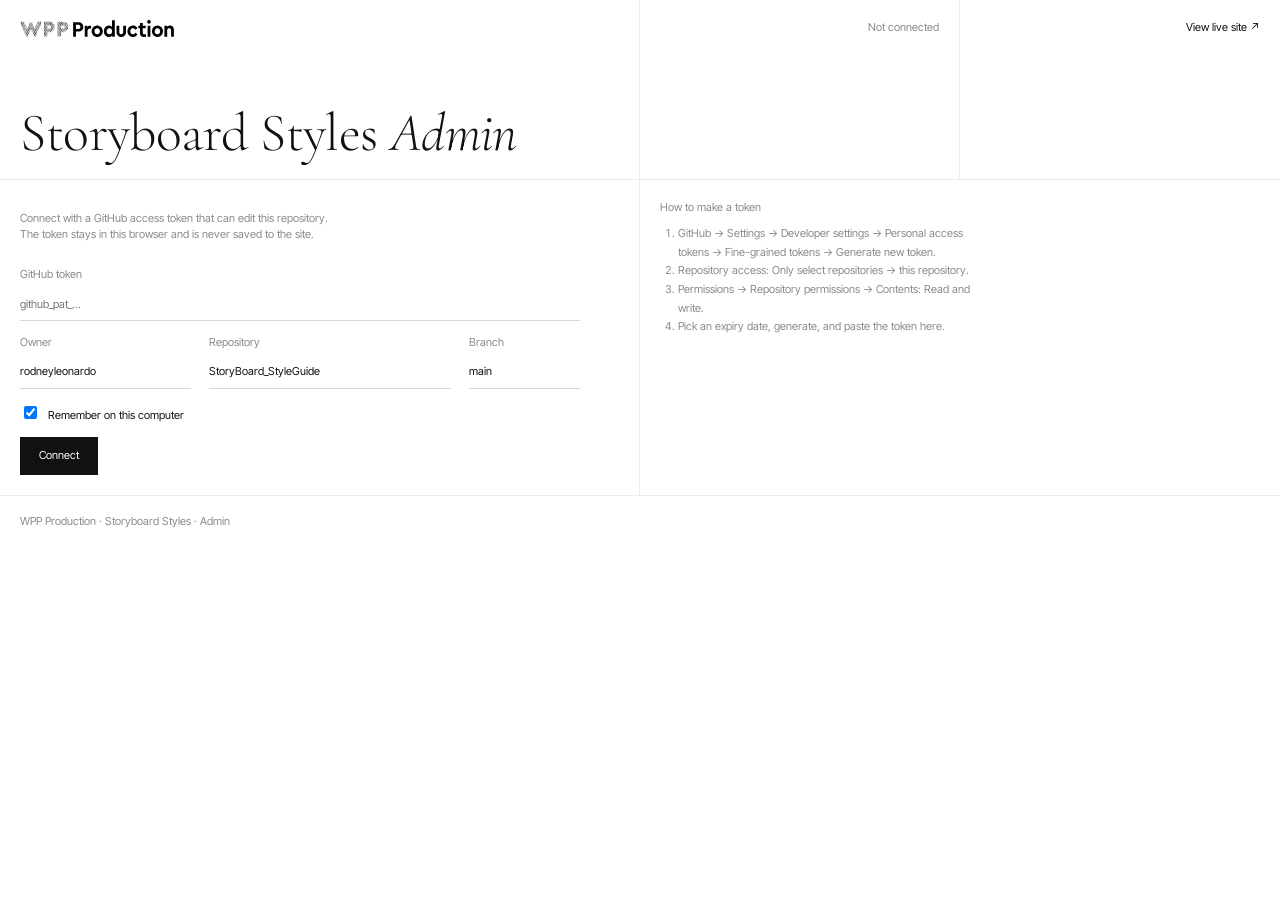
==== admin.html @ 61a8a9f8 "Add files via upload" ====
<!doctype html>
<html lang="en">
<head>
  <meta charset="utf-8">
  <meta name="viewport" content="width=device-width, initial-scale=1">
  <meta name="robots" content="noindex, nofollow">
  <title>Admin · Storyboard Styles</title>
  <link rel="icon" href="assets/favicon.svg" type="image/svg+xml">
  <link rel="preconnect" href="https://fonts.googleapis.com">
  <link rel="preconnect" href="https://fonts.gstatic.com" crossorigin>
  <link href="https://fonts.googleapis.com/css2?family=Cormorant+Garamond:ital,wght@0,300;0,400;1,300&family=Inter+Tight:wght@400;500&display=swap" rel="stylesheet">
  <style>
    /* Admin · same tokens as the public site (styles.css), kept standalone so this page never depends on site CSS changes. */
    :root {
      --sheet: #ffffff; --ink: #111111; --muted: #8a8a8a; --hair: #ececec; --soft: #f6f6f6;
      --alert: #a3341f; --ok: #2f6b3a;
      --pad: clamp(14px, 1.6vw, 40px);
      --micro: clamp(11px, .68vw, 15px);
      --serif: "Cormorant Garamond", "EB Garamond", Garamond, "Times New Roman", serif;
      --sans: "Inter Tight", "Helvetica Neue", Helvetica, Arial, sans-serif;
      --ease: cubic-bezier(.2, .7, .1, 1);
    }
    * { box-sizing: border-box; }
    body { margin: 0; background: var(--sheet); color: var(--ink); font: 400 var(--micro)/1.4 var(--sans); -webkit-font-smoothing: antialiased; }
    img { display: block; max-width: 100%; }
    button, input, textarea, select { font: inherit; color: inherit; }
    button { background: none; border: 0; padding: 0; cursor: pointer; }
    a { color: inherit; }
    :focus-visible { outline: 1px solid var(--ink); outline-offset: 3px; }
    [hidden] { display: none !important; }

    .muted { color: var(--muted); }
    .link { position: relative; text-decoration: none; }
    .link::after { content: ""; position: absolute; left: 0; right: 0; bottom: -2px; height: 1px; background: currentColor; transform: scaleX(0); transform-origin: left; transition: transform .45s var(--ease); }
    .link:hover::after, .link:focus-visible::after { transform: scaleX(1); }
    .link[disabled] { opacity: .3; pointer-events: none; }
    .danger { color: var(--alert); }

    /* Grid */
    .grid { display: grid; grid-template-columns: repeat(4, minmax(0, 1fr)); }
    .cell { padding: var(--pad); border-right: 1px solid var(--hair); border-bottom: 1px solid var(--hair); min-width: 0; display: flex; flex-direction: column; }
    .grid > .cell:last-child { border-right: 0; }
    .span2 { grid-column: span 2; }
    .split { justify-content: space-between; }

    /* Header */
    .head .cell { min-height: clamp(180px, 14vw, 300px); }
    .logo { width: clamp(150px, 12vw, 250px); }
    .title { margin: 0; font: 300 clamp(34px, 4.2vw, 96px)/.95 var(--serif); letter-spacing: -.012em; }
    .title em { font-style: italic; }
    .tr { align-items: flex-end; text-align: right; }

    /* Connect */
    .connect { max-width: 560px; display: grid; gap: 14px; }
    .field { display: grid; gap: 6px; }
    .field label { color: var(--muted); }
    .input, .textarea {
      width: 100%; border: 0; border-bottom: 1px solid #d8d8d8; border-radius: 0; background: transparent;
      padding: 8px 0; outline: none; transition: border-color .3s;
    }
    .input:focus, .textarea:focus { border-color: var(--ink); }
    .input.big { font: 300 clamp(24px, 2.2vw, 40px)/1.1 var(--serif); }
    .textarea { resize: vertical; min-height: 64px; }
    .row { display: flex; gap: 18px; flex-wrap: wrap; align-items: baseline; }
    .btn { border: 1px solid var(--ink); padding: 10px 18px; transition: background .25s, color .25s; }
    .btn:hover { background: var(--ink); color: #fff; }
    .btn.solid { background: var(--ink); color: #fff; }
    .btn.solid:hover { background: #333; }
    .btn[disabled] { opacity: .35; pointer-events: none; }

    /* Workspace */
    .work { display: grid; grid-template-columns: minmax(0, 1.25fr) minmax(0, 1fr); border-bottom: 1px solid var(--hair); }
    .list-col { border-right: 1px solid var(--hair); }
    .list-head { display: flex; justify-content: space-between; align-items: baseline; padding: 18px var(--pad); border-bottom: 1px solid var(--hair); gap: 12px; flex-wrap: wrap; }
    .list { list-style: none; margin: 0; padding: 0; }
    .item {
      display: grid; grid-template-columns: 3em clamp(90px, 9vw, 150px) minmax(0, 1fr) auto; gap: 18px; align-items: center;
      padding: 14px var(--pad); border-bottom: 1px solid var(--hair); transition: background .25s;
    }
    .item.on { background: var(--soft); }
    .item.is-hidden .thumb, .item.is-hidden .iname { opacity: .35; }
    .item.is-new .iname::after { content: "New"; margin-left: 10px; font: 400 var(--micro) var(--sans); color: var(--ok); vertical-align: middle; }
    .num { color: var(--muted); font-variant-numeric: tabular-nums; }
    .thumb { aspect-ratio: 1088 / 608; background: var(--soft); overflow: hidden; }
    .thumb img { width: 100%; height: 100%; object-fit: cover; }
    .iname { margin: 0; font: 300 clamp(18px, 1.5vw, 30px)/1.1 var(--serif); }
    .imeta { color: var(--muted); margin-top: 4px; }
    .imeta .state { color: var(--ink); }
    .item.is-hidden .imeta .state { color: var(--alert); }
    .acts { display: grid; grid-auto-flow: column; gap: 14px; align-items: center; white-space: nowrap; }
    .arrows { display: grid; gap: 2px; }
    .arrow { font: 300 16px/1 var(--serif); padding: 2px 6px; opacity: .6; }
    .arrow:hover { opacity: 1; }
    .arrow[disabled] { opacity: .15; pointer-events: none; }

    /* Editor */
    .editor { position: sticky; top: 0; align-self: start; padding: var(--pad); display: grid; gap: 22px; max-height: 100vh; overflow: auto; }
    .editor h2 { margin: 0; font: 300 clamp(26px, 2.4vw, 46px)/1 var(--serif); }
    .frames { display: grid; grid-template-columns: repeat(5, minmax(0, 1fr)); gap: 10px; }
    .drop {
      position: relative; aspect-ratio: 1088 / 608; border: 1px dashed #cfcfcf; background: var(--soft);
      display: flex; align-items: center; justify-content: center; text-align: center; cursor: pointer; overflow: hidden;
      transition: border-color .25s, background .25s;
    }
    .drop:hover, .drop.drag { border-color: var(--ink); background: #efefef; }
    .drop img { position: absolute; inset: 0; width: 100%; height: 100%; object-fit: cover; }
    .drop .plus { font: 300 22px/1 var(--serif); color: var(--muted); }
    .drop.filled { border-style: solid; border-color: var(--hair); }
    .drop.changed::after { content: ""; position: absolute; top: 6px; right: 6px; width: 7px; height: 7px; border-radius: 50%; background: var(--ok); }
    .flabel { display: flex; justify-content: space-between; margin-top: 6px; color: var(--muted); }
    .hint { color: var(--muted); max-width: 52ch; }
    .err { color: var(--alert); }

    .confirm { border: 1px solid var(--alert); padding: 14px; display: grid; gap: 10px; }

    /* Publish bar */
    .bar {
      position: sticky; bottom: 0; z-index: 5; background: rgba(255,255,255,.96); backdrop-filter: blur(6px);
      border-top: 1px solid var(--ink); padding: 14px var(--pad) calc(14px + env(safe-area-inset-bottom, 0px));
      display: flex; justify-content: space-between; align-items: center; gap: 16px; flex-wrap: wrap;
    }
    .changes { display: flex; gap: 6px 18px; flex-wrap: wrap; }
    .changes span::before { content: "· "; color: var(--muted); }
    .status { min-height: 1.4em; }
    .status.ok { color: var(--ok); }
    .status.bad { color: var(--alert); }
    .foot { display: flex; justify-content: space-between; padding: 18px var(--pad) 40px; color: var(--muted); gap: 12px; flex-wrap: wrap; }

    @media (max-width: 1000px) {
      .work { grid-template-columns: 1fr; }
      .list-col { border-right: 0; }
      .editor { position: static; max-height: none; border-top: 1px solid var(--ink); }
    }
    @media (max-width: 680px) {
      .grid { grid-template-columns: 1fr 1fr; }
      .head .cell { min-height: 120px; }
      .head .hide-m { display: none; }
      .head .cell { grid-column: 1 / -1; border-right: 0; }
      .head .tr { min-height: 0; flex-direction: row; align-items: baseline; padding-top: 12px; padding-bottom: 12px; }
      .item .arrows { grid-auto-flow: column; }
      .item { grid-template-columns: 90px minmax(0, 1fr); grid-template-areas: "t n" "t a"; gap: 6px 12px; }
      .item .num { display: none; }
      .item .thumb { grid-area: t; }
      .item .main { grid-area: n; }
      .item .acts { grid-area: a; justify-content: start; gap: 12px; }
      .frames { grid-template-columns: repeat(2, minmax(0, 1fr)); }
    }
    @media (prefers-reduced-motion: reduce) { * { transition: none !important; } }
  </style>
</head>
<body>

  <header class="grid head">
    <div class="cell split span2">
      <img class="logo" src="assets/wpp-production-logo.svg" alt="WPP Production">
      <h1 class="title">Storyboard Styles <em>Admin</em></h1>
    </div>
    <div class="cell tr hide-m"><span class="muted" id="repo-label">Not connected</span></div>
    <div class="cell split tr">
      <a class="link" href="./" target="_blank" rel="noopener">View live site ↗</a>
      <span class="muted" id="count-label"></span>
    </div>
  </header>

  <!-- Step 1: connect -->
  <section id="connect-view" class="grid">
    <div class="cell span2">
      <form class="connect" id="connect-form" autocomplete="off">
        <p class="hint">Connect with a GitHub access token that can edit this repository. The token stays in this browser and is never saved to the site.</p>
        <div class="field">
          <label for="f-token">GitHub token</label>
          <input class="input" id="f-token" type="password" placeholder="github_pat_…" required>
        </div>
        <div class="row">
          <div class="field" style="flex:1 1 160px"><label for="f-owner">Owner</label><input class="input" id="f-owner" value="rodneyleonardo" required></div>
          <div class="field" style="flex:2 1 220px"><label for="f-repo">Repository</label><input class="input" id="f-repo" value="StoryBoard_StyleGuide" required></div>
          <div class="field" style="flex:1 1 100px"><label for="f-branch">Branch</label><input class="input" id="f-branch" value="main" required></div>
        </div>
        <label class="row" style="gap:8px"><input type="checkbox" id="f-remember" checked> <span>Remember on this computer</span></label>
        <div class="row"><button class="btn solid" type="submit" id="connect-btn">Connect</button><span class="status" id="connect-status"></span></div>
      </form>
    </div>
    <div class="cell span2">
      <p class="muted" style="margin:0 0 8px">How to make a token</p>
      <ol class="hint" style="margin:0;padding-left:18px;line-height:1.7">
        <li>GitHub → Settings → Developer settings → Personal access tokens → Fine-grained tokens → Generate new token.</li>
        <li>Repository access: Only select repositories → this repository.</li>
        <li>Permissions → Repository permissions → Contents: Read and write.</li>
        <li>Pick an expiry date, generate, and paste the token here.</li>
      </ol>
    </div>
  </section>

  <!-- Step 2: manage -->
  <section id="work-view" hidden>
    <div class="work">
      <div class="list-col">
        <div class="list-head">
          <span class="muted">Reorder with the arrows. Hidden styles stay in the library but don't appear on the site.</span>
          <button class="link" type="button" id="add-btn">+ Add a new style</button>
        </div>
        <ol class="list" id="list"></ol>
      </div>
      <aside class="editor" id="editor" aria-live="polite"></aside>
    </div>

    <div class="bar">
      <div>
        <div class="changes" id="changes"><span class="muted" style="all:unset;color:var(--muted)">No changes yet.</span></div>
        <div class="status" id="pub-status"></div>
      </div>
      <div class="row">
        <button class="link" type="button" id="discard-btn" disabled>Discard changes</button>
        <button class="btn solid" type="button" id="publish-btn" disabled>Publish to site</button>
      </div>
    </div>
  </section>

  <footer class="foot">
    <span>WPP Production · Storyboard Styles · Admin</span>
    <button class="link" type="button" id="signout-btn" hidden>Disconnect</button>
  </footer>

<script>
(function () {
  "use strict";

  /* ---------- config ---------- */
  var W = 1088, H = 608, QUALITY = 0.86;
  var API = "https://api.github.com";
  var LS = "wpp-styles-admin";
  var DEFAULT_SCENES = { car: "Street", kid: "Breakfast", keeper: "Goalkeeper", elephants: "Elephants", lake: "Lake" };

  var cfg = null;              // { token, owner, repo, branch }
  var base = null;             // { styles, scenes, extras, dataSha, headSha }
  var styles = [];             // working copy
  var pendingImgs = {};        // path -> { b64, url }
  var deletedSlugs = [];       // slugs whose image folders should be removed
  var selected = null;         // slug in editor, "__new" for new
  var draft = null;            // editor working object for new style
  var canWebp = null;

  var $ = function (s) { return document.querySelector(s); };
  function esc(t) { return String(t == null ? "" : t).replace(/[&<>"]/g, function (c) { return { "&": "&amp;", "<": "&lt;", ">": "&gt;", '"': "&quot;" }[c]; }); }
  function pad(n) { return (n < 10 ? "0" : "") + n; }
  function slugify(s) { return String(s).toLowerCase().normalize("NFKD").replace(/[̀-ͯ]/g, "").replace(/[^a-z0-9]+/g, "-").replace(/^-+|-+$/g, ""); }
  function scenes() { return (base && base.scenes) || DEFAULT_SCENES; }
  function sceneKeys() { return Object.keys(scenes()); }
  function imgPath(slug, key) { return "images/" + slug + "/" + key + "-1.webp"; }
  function store(get, val) {
    try { if (get) return JSON.parse(localStorage.getItem(LS) || "null"); if (val) localStorage.setItem(LS, JSON.stringify(val)); else localStorage.removeItem(LS); } catch (e) { return null; }
  }

  /* ---------- GitHub API ---------- */
  function gh(path, opts) {
    opts = opts || {};
    return fetch(API + path, {
      method: opts.method || "GET",
      headers: { "Authorization": "Bearer " + cfg.token, "Accept": "application/vnd.github+json", "X-GitHub-Api-Version": "2022-11-28", "Content-Type": "application/json" },
      body: opts.body ? JSON.stringify(opts.body) : undefined,
      cache: "no-store"
    }).then(function (r) {
      if (r.status === 404 && opts.allow404) return null;
      if (!r.ok) return r.json().catch(function () { return {}; }).then(function (j) {
        var msg = j.message || ("GitHub error " + r.status);
        if (r.status === 401) msg = "GitHub didn't accept the token. Check that it's pasted fully and hasn't expired.";
        if (r.status === 403 || r.status === 404) msg = "The token can't reach " + cfg.owner + "/" + cfg.repo + ". Make sure it has Contents: Read and write on this repository.";
        throw new Error(msg);
      });
      return r.status === 204 ? null : r.json();
    });
  }
  var repoPath = function () { return "/repos/" + encodeURIComponent(cfg.owner) + "/" + encodeURIComponent(cfg.repo); };
  function b64ToText(b64) { var bin = atob(b64.replace(/\n/g, "")); var bytes = new Uint8Array(bin.length); for (var i = 0; i < bin.length; i++) bytes[i] = bin.charCodeAt(i); return new TextDecoder().decode(bytes); }

  function parseData(text) {
    var w = {};
    new Function("window", text)(w);
    if (!Array.isArray(w.STYLES)) throw new Error("data.js doesn't contain a style list.");
    var extras = {};
    Object.keys(w).forEach(function (k) { if (k !== "STYLES" && k !== "SCENES") extras[k] = w[k]; });
    return { styles: w.STYLES, scenes: w.SCENES || DEFAULT_SCENES, extras: extras };
  }

  function serialize(list) {
    var clean = list.map(function (s) {
      var o = { slug: s.slug, name: s.name, family: s.family, frames: sceneKeys().length, description: s.description };
      if (s.hidden) o.hidden = true;
      return o;
    });
    var out = "/*\n  Storyboard Styles: content.\n  Managed from admin.html. Each style has one frame per scene, stored in images/<slug>/<scene>-1.webp.\n  A style with hidden: true stays in the library but is not shown on the site.\n*/\n";
    out += "window.STYLES = " + JSON.stringify(clean, null, 2) + ";\n\n";
    out += "window.SCENES = " + JSON.stringify(scenes(), null, 2) + ";\n";
    Object.keys(base.extras).forEach(function (k) { out += "window." + k + " = " + JSON.stringify(base.extras[k]) + ";\n"; });
    return out;
  }

  function load() {
    var refP = gh(repoPath() + "/git/ref/heads/" + encodeURIComponent(cfg.branch));
    var dataP = gh(repoPath() + "/contents/data.js?ref=" + encodeURIComponent(cfg.branch));
    return Promise.all([refP, dataP]).then(function (res) {
      var parsed = parseData(b64ToText(res[1].content));
      base = { styles: parsed.styles, scenes: parsed.scenes, extras: parsed.extras, dataSha: res[1].sha, headSha: res[0].object.sha };
      styles = JSON.parse(JSON.stringify(parsed.styles));
      pendingImgs = {}; deletedSlugs = []; selected = null; draft = null;
    });
  }

  /* ---------- image conversion ---------- */
  function detectWebp() {
    if (canWebp !== null) return canWebp;
    var c = document.createElement("canvas"); c.width = c.height = 2;
    canWebp = c.toDataURL("image/webp").indexOf("data:image/webp") === 0;
    return canWebp;
  }
  function convert(file) {
    return new Promise(function (resolve, reject) {
      if (!file || !/^image\//.test(file.type)) return reject(new Error("That file isn't an image."));
      if (!detectWebp()) return reject(new Error("This browser can't create WebP images. Please use Chrome for adding frames."));
      var url = URL.createObjectURL(file), im = new Image();
      im.onload = function () {
        var c = document.createElement("canvas"); c.width = W; c.height = H;
        var g = c.getContext("2d"), s = Math.max(W / im.naturalWidth, H / im.naturalHeight);
        var dw = im.naturalWidth * s, dh = im.naturalHeight * s;
        g.drawImage(im, (W - dw) / 2, (H - dh) / 2, dw, dh);
        URL.revokeObjectURL(url);
        var data = c.toDataURL("image/webp", QUALITY);
        resolve({ b64: data.split(",")[1], url: data, ratioOff: Math.abs(im.naturalWidth / im.naturalHeight - W / H) > 0.02 });
      };
      im.onerror = function () { URL.revokeObjectURL(url); reject(new Error("Couldn't read that image.")); };
      im.src = url;
    });
  }

  /* ---------- change tracking ---------- */
  function diff() {
    var out = [], baseBy = {}, curBy = {};
    base.styles.forEach(function (s) { baseBy[s.slug] = s; });
    styles.forEach(function (s) { curBy[s.slug] = s; });
    styles.forEach(function (s) {
      var b = baseBy[s.slug];
      if (!b) { out.push("Add " + s.name); return; }
      if (!!b.hidden !== !!s.hidden) out.push((s.hidden ? "Hide " : "Show ") + s.name);
      if (b.name !== s.name || b.family !== s.family || b.description !== s.description) out.push("Edit " + s.name);
      var changed = sceneKeys().filter(function (k) { return pendingImgs[imgPath(s.slug, k)]; }).length;
      if (changed) out.push("Replace " + changed + " frame" + (changed > 1 ? "s" : "") + " in " + s.name);
    });
    base.styles.forEach(function (s) { if (!curBy[s.slug]) out.push("Delete " + s.name); });
    var bOrder = base.styles.map(function (s) { return s.slug; }).filter(function (x) { return curBy[x]; }).join();
    var cOrder = styles.map(function (s) { return s.slug; }).filter(function (x) { return baseBy[x]; }).join();
    if (bOrder !== cOrder) out.push("Reorder list");
    return out;
  }

  /* ---------- render ---------- */
  function thumbSrc(s) { var p = imgPath(s.slug, sceneKeys()[0]); return pendingImgs[p] ? pendingImgs[p].url : p + "?v=" + base.headSha.slice(0, 7); }
  function isNew(s) { return !base.styles.some(function (b) { return b.slug === s.slug; }); }

  function renderList() {
    var live = styles.filter(function (s) { return !s.hidden; }).length;
    $("#count-label").textContent = live + " live · " + (styles.length - live) + " hidden";
    $("#list").innerHTML = styles.map(function (s, i) {
      return '<li class="item' + (s.hidden ? " is-hidden" : "") + (isNew(s) ? " is-new" : "") + (selected === s.slug ? " on" : "") + '" data-slug="' + esc(s.slug) + '">' +
        '<span class="num">' + pad(i + 1) + '</span>' +
        '<div class="thumb"><img src="' + esc(thumbSrc(s)) + '" alt="" loading="lazy"></div>' +
        '<div class="main"><p class="iname">' + esc(s.name) + '</p><div class="imeta">' + esc(s.family) + ' · <span class="state">' + (s.hidden ? "Hidden" : "Live") + '</span></div></div>' +
        '<div class="acts">' +
          '<span class="arrows"><button class="arrow" data-act="up" aria-label="Move up"' + (i === 0 ? " disabled" : "") + '>↑</button><button class="arrow" data-act="down" aria-label="Move down"' + (i === styles.length - 1 ? " disabled" : "") + '>↓</button></span>' +
          '<button class="link" data-act="edit">Edit</button>' +
          '<button class="link" data-act="toggle">' + (s.hidden ? "Show" : "Hide") + '</button>' +
        '</div></li>';
    }).join("");
    var d = diff();
    $("#changes").innerHTML = d.length ? d.map(function (x) { return "<span>" + esc(x) + "</span>"; }).join("") : '<span class="muted" style="all:unset;color:var(--muted)">No changes yet.</span>';
    $("#publish-btn").disabled = !d.length;
    $("#discard-btn").disabled = !d.length;
  }

  function frameGrid(slug, existing) {
    return '<div class="frames">' + sceneKeys().map(function (k, n) {
      var p = slug ? imgPath(slug, k) : null, pend = p && pendingImgs[p], dk = draft && draft.imgs && draft.imgs[k];
      var src = pend ? pend.url : dk ? dk.url : (existing && p ? p + "?v=" + base.headSha.slice(0, 7) : "");
      return '<div><label class="drop' + (src ? " filled" : "") + (pend || dk ? " changed" : "") + '" data-key="' + k + '" tabindex="0">' +
        (src ? '<img src="' + esc(src) + '" alt="">' : '<span class="plus">+</span>') +
        '<input type="file" accept="image/*" hidden></label>' +
        '<div class="flabel"><span>' + esc(scenes()[k]) + '</span><span>' + pad(n + 1) + '</span></div></div>';
    }).join("") + '</div>';
  }

  function families() {
    var f = {}; styles.forEach(function (s) { if (s.family) f[s.family] = 1; });
    return '<datalist id="fams">' + Object.keys(f).map(function (x) { return '<option value="' + esc(x) + '">'; }).join("") + '</datalist>';
  }

  function renderEditor() {
    var ed = $("#editor");
    if (!selected) {
      ed.innerHTML = '<p class="muted" style="margin:0">Select Edit on a style, or add a new one.</p>' +
        '<p class="hint">Changes are staged here until you press Publish to site. Publishing makes one commit to GitHub, and the live site updates in about a minute.</p>';
      return;
    }
    if (selected === "__new") {
      ed.innerHTML = '<h2>New style</h2>' +
        '<div class="field"><label for="e-name">Name</label><input class="input big" id="e-name" value="' + esc(draft.name) + '" placeholder="Style name"></div>' +
        '<div class="field"><label for="e-family">Family</label><input class="input" id="e-family" list="fams" value="' + esc(draft.family) + '" placeholder="Photoreal, Illustrated, Greyscale…">' + families() + '</div>' +
        '<div class="field"><label for="e-desc">Description</label><textarea class="textarea" id="e-desc" rows="3" placeholder="One or two short sentences.">' + esc(draft.description) + '</textarea></div>' +
        '<div class="field"><label>Frames, one per scene. Click or drop an image on each.</label>' + frameGrid(null, false) + '</div>' +
        '<p class="hint">Images are resized to 1088 × 608 and saved as WebP. The first frame is the thumbnail on the home page.</p>' +
        '<p class="err" id="e-err"></p>' +
        '<div class="row"><button class="btn solid" type="button" id="e-save">Add to list</button><button class="link" type="button" id="e-cancel">Cancel</button></div>';
      wireEditor(true);
      return;
    }
    var s = styles.filter(function (x) { return x.slug === selected; })[0];
    if (!s) { selected = null; return renderEditor(); }
    ed.innerHTML = '<span class="muted">' + esc(s.slug) + '</span>' +
      '<div class="field"><label for="e-name">Name</label><input class="input big" id="e-name" value="' + esc(s.name) + '"></div>' +
      '<div class="field"><label for="e-family">Family</label><input class="input" id="e-family" list="fams" value="' + esc(s.family) + '">' + families() + '</div>' +
      '<div class="field"><label for="e-desc">Description</label><textarea class="textarea" id="e-desc" rows="3">' + esc(s.description) + '</textarea></div>' +
      '<div class="field"><label>Frames. Drop an image on any frame to replace it.</label>' + frameGrid(s.slug, !isNew(s)) + '</div>' +
      '<p class="err" id="e-err"></p>' +
      '<div class="row"><button class="btn solid" type="button" id="e-save">Apply</button><button class="link" type="button" id="e-cancel">Close</button>' +
      '<span style="flex:1"></span><button class="link danger" type="button" id="e-delete">Delete style</button></div>' +
      '<div id="e-confirm"></div>';
    wireEditor(false, s);
  }

  function wireEditor(isNewStyle, s) {
    document.querySelectorAll("#editor .drop").forEach(function (dz) {
      var input = dz.querySelector("input"), key = dz.dataset.key;
      function take(file) {
        $("#e-err").className = "hint"; $("#e-err").textContent = "Converting " + scenes()[key] + "…";
        convert(file).then(function (res) {
          var er = $("#e-err"); er.className = "hint"; er.textContent = res.ratioOff ? scenes()[key] + " wasn't 16:9, so it was centre-cropped to fit." : "";
          if (isNewStyle) { draft.imgs[key] = res; }
          else { pendingImgs[imgPath(s.slug, key)] = res; renderList(); }
          var old = dz.querySelector("img, .plus"); if (old) old.remove();
          var im = document.createElement("img"); im.src = res.url; im.alt = ""; dz.insertBefore(im, input);
          dz.classList.add("filled", "changed");
        }).catch(function (e) { $("#e-err").className = "err"; $("#e-err").textContent = e.message; });
      }
      input.addEventListener("change", function () { if (input.files[0]) take(input.files[0]); });
      dz.addEventListener("keydown", function (e) { if (e.key === "Enter" || e.key === " ") { e.preventDefault(); input.click(); } });
      dz.addEventListener("dragover", function (e) { e.preventDefault(); dz.classList.add("drag"); });
      dz.addEventListener("dragleave", function () { dz.classList.remove("drag"); });
      dz.addEventListener("drop", function (e) { e.preventDefault(); dz.classList.remove("drag"); if (e.dataTransfer.files[0]) take(e.dataTransfer.files[0]); });
    });
    $("#e-cancel").addEventListener("click", function () { selected = null; draft = null; renderList(); renderEditor(); });
    $("#e-save").addEventListener("click", function () {
      var name = $("#e-name").value.trim(), fam = $("#e-family").value.trim(), desc = $("#e-desc").value.trim(), err = $("#e-err"); err.className = "err";
      if (!name) { err.textContent = "Give the style a name."; return; }
      if (!fam) { err.textContent = "Add a family, for example Illustrated."; return; }
      if (isNewStyle) {
        var missing = sceneKeys().filter(function (k) { return !draft.imgs[k]; });
        if (missing.length) { err.textContent = "Add the missing frame" + (missing.length > 1 ? "s" : "") + ": " + missing.map(function (k) { return scenes()[k]; }).join(", ") + "."; return; }
        var slug = slugify(name), n = 2;
        while (styles.some(function (x) { return x.slug === slug; }) || base.styles.some(function (x) { return x.slug === slug; })) slug = slugify(name) + "-" + n++;
        sceneKeys().forEach(function (k) { pendingImgs[imgPath(slug, k)] = draft.imgs[k]; });
        deletedSlugs = deletedSlugs.filter(function (x) { return x !== slug; });
        styles.push({ slug: slug, name: name, family: fam, frames: sceneKeys().length, description: desc });
        selected = null; draft = null;
      } else {
        s.name = name; s.family = fam; s.description = desc; selected = null;
      }
      renderList(); renderEditor();
      $("#pub-status").className = "status"; $("#pub-status").textContent = "Staged. Press Publish to site when you're ready.";
    });
    var del = $("#e-delete");
    if (del) del.addEventListener("click", function () {
      $("#e-confirm").innerHTML = '<div class="confirm"><span class="danger">Delete ' + esc(s.name) + ' and its ' + sceneKeys().length + ' images from the repository? To keep it but take it off the site, use Hide instead.</span>' +
        '<div class="row"><button class="btn" type="button" id="c-yes" style="border-color:var(--alert);color:var(--alert)">Delete style</button><button class="link" type="button" id="c-no">Keep it</button></div></div>';
      $("#c-no").addEventListener("click", function () { $("#e-confirm").innerHTML = ""; });
      $("#c-yes").addEventListener("click", function () {
        styles = styles.filter(function (x) { return x.slug !== s.slug; });
        Object.keys(pendingImgs).forEach(function (p) { if (p.indexOf("images/" + s.slug + "/") === 0) delete pendingImgs[p]; });
        if (!isNew(s)) deletedSlugs.push(s.slug);
        selected = null; renderList(); renderEditor();
      });
    });
  }

  /* ---------- list actions ---------- */
  $("#list").addEventListener("click", function (e) {
    var b = e.target.closest("button"); if (!b) return;
    var li = b.closest(".item"), slug = li.dataset.slug, i = styles.findIndex(function (s) { return s.slug === slug; });
    var act = b.dataset.act;
    if (act === "up" && i > 0) { styles.splice(i - 1, 0, styles.splice(i, 1)[0]); }
    if (act === "down" && i < styles.length - 1) { styles.splice(i + 1, 0, styles.splice(i, 1)[0]); }
    if (act === "toggle") styles[i].hidden = !styles[i].hidden;
    if (act === "edit") { selected = slug; draft = null; renderEditor(); }
    renderList();
    if (act === "up" || act === "down") { var btn = document.querySelector('.item[data-slug="' + slug + '"] [data-act="' + act + '"]'); if (btn && !btn.disabled) btn.focus(); }
  });
  $("#add-btn").addEventListener("click", function () {
    selected = "__new"; draft = { name: "", family: "", description: "", imgs: {} };
    renderList(); renderEditor(); $("#e-name").focus();
  });
  $("#discard-btn").addEventListener("click", function () {
    styles = JSON.parse(JSON.stringify(base.styles)); pendingImgs = {}; deletedSlugs = []; selected = null; draft = null;
    renderList(); renderEditor(); $("#pub-status").className = "status"; $("#pub-status").textContent = "Changes discarded.";
  });

  /* ---------- publish: one atomic commit ---------- */
  $("#publish-btn").addEventListener("click", function () {
    var btn = this, st = $("#pub-status"), summary = diff();
    if (!summary.length) return;
    if (!styles.some(function (s) { return !s.hidden; })) { st.className = "status bad"; st.textContent = "At least one style needs to stay live."; return; }
    btn.disabled = true; st.className = "status"; st.textContent = "Checking for changes made elsewhere…";
    var rp = repoPath(), headSha, treeSha;
    gh(rp + "/contents/data.js?ref=" + encodeURIComponent(cfg.branch)).then(function (cur) {
      if (cur.sha !== base.dataSha) throw new Error("The library changed on GitHub since you opened this page. Copy any text you need, reload the page and redo your changes.");
      return gh(rp + "/git/ref/heads/" + encodeURIComponent(cfg.branch));
    }).then(function (ref) {
      headSha = ref.object.sha;
      return gh(rp + "/git/commits/" + headSha);
    }).then(function (commit) {
      treeSha = commit.tree.sha;
      return Promise.all(deletedSlugs.map(function (slug) {
        return gh(rp + "/contents/images/" + encodeURIComponent(slug) + "?ref=" + encodeURIComponent(cfg.branch), { allow404: true })
          .then(function (items) { return (items || []).filter(function (f) { return f.type === "file"; }).map(function (f) { return f.path; }); });
      }));
    }).then(function (delLists) {
      var dels = [].concat.apply([], delLists), paths = Object.keys(pendingImgs), done = 0;
      st.textContent = "Uploading " + paths.length + " image" + (paths.length === 1 ? "" : "s") + "…";
      var seq = Promise.resolve(), entries = [];
      paths.forEach(function (p) {
        seq = seq.then(function () {
          return gh(rp + "/git/blobs", { method: "POST", body: { content: pendingImgs[p].b64, encoding: "base64" } }).then(function (b) {
            entries.push({ path: p, mode: "100644", type: "blob", sha: b.sha });
            done++; st.textContent = "Uploading images… " + done + " / " + paths.length;
          });
        });
      });
      return seq.then(function () {
        entries.push({ path: "data.js", mode: "100644", type: "blob", content: serialize(styles) });
        dels.forEach(function (p) { entries.push({ path: p, mode: "100644", type: "blob", sha: null }); });
        st.textContent = "Saving…";
        return gh(rp + "/git/trees", { method: "POST", body: { base_tree: treeSha, tree: entries } });
      });
    }).then(function (tree) {
      var msg = "Admin: " + summary.join(", ");
      if (msg.length > 200) msg = msg.slice(0, 197) + "…";
      return gh(rp + "/git/commits", { method: "POST", body: { message: msg, tree: tree.sha, parents: [headSha] } });
    }).then(function (c) {
      return gh(rp + "/git/refs/heads/" + encodeURIComponent(cfg.branch), { method: "PATCH", body: { sha: c.sha } });
    }).then(function () {
      return load();
    }).then(function () {
      renderList(); renderEditor();
      st.className = "status ok"; st.textContent = "Published. The live site updates in about a minute. Refresh it with Cmd + Shift + R.";
    }).catch(function (e) {
      st.className = "status bad"; st.textContent = e.message; btn.disabled = false;
    });
  });

  window.addEventListener("beforeunload", function (e) { if (base && diff().length) { e.preventDefault(); e.returnValue = ""; } });

  /* ---------- connect ---------- */
  function showWork() {
    $("#connect-view").hidden = true; $("#work-view").hidden = false; $("#signout-btn").hidden = false;
    $("#repo-label").textContent = cfg.owner + " / " + cfg.repo + " · " + cfg.branch;
    renderList(); renderEditor();
  }
  function connect(c, remember) {
    cfg = c; $("#connect-status").className = "status"; $("#connect-status").textContent = "Connecting…"; $("#connect-btn").disabled = true;
    return load().then(function () {
      if (remember) store(false, cfg); showWork();
    }).catch(function (e) {
      $("#connect-status").className = "status bad"; $("#connect-status").textContent = e.message; $("#connect-btn").disabled = false;
      $("#connect-view").hidden = false; $("#work-view").hidden = true;
    });
  }
  $("#connect-form").addEventListener("submit", function (e) {
    e.preventDefault();
    connect({ token: $("#f-token").value.trim(), owner: $("#f-owner").value.trim(), repo: $("#f-repo").value.trim(), branch: $("#f-branch").value.trim() || "main" }, $("#f-remember").checked);
  });
  $("#signout-btn").addEventListener("click", function () {
    if (base && diff().length && !window.__forceSignout) { $("#pub-status").className = "status bad"; $("#pub-status").textContent = "Publish or discard your changes before disconnecting."; return; }
    store(false, null); location.reload();
  });

  var saved = store(true);
  if (saved && saved.token) { $("#f-owner").value = saved.owner; $("#f-repo").value = saved.repo; $("#f-branch").value = saved.branch; connect(saved, true); }
})();
</script>
</body>
</html>
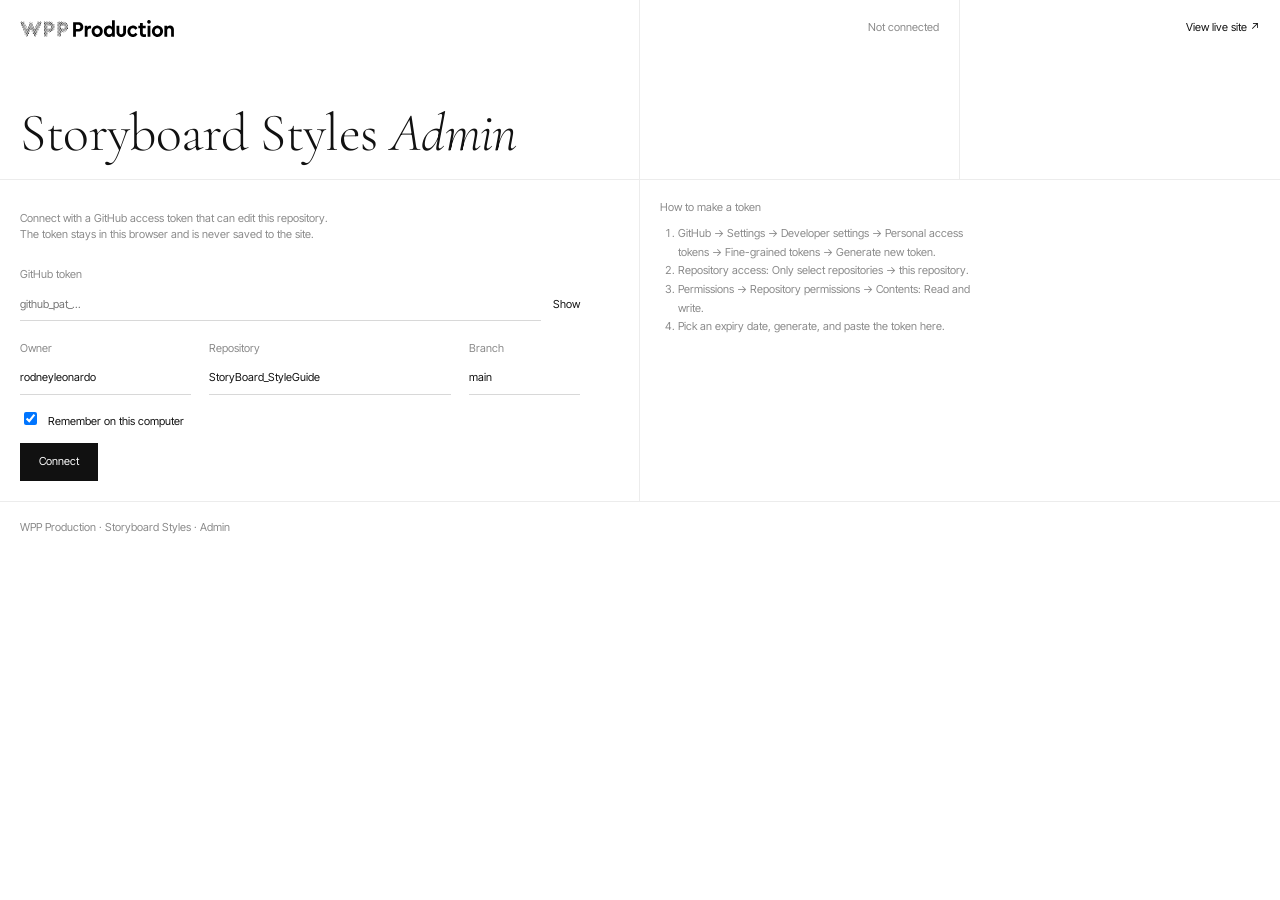
==== commit fd9ff970: "Add files via upload" ====
--- a/admin.html
+++ b/admin.html
@@ -60,6 +60,7 @@
     }
     .input:focus, .textarea:focus { border-color: var(--ink); }
     .input.big { font: 300 clamp(24px, 2.2vw, 40px)/1.1 var(--serif); }
+    .masked { -webkit-text-security: disc; }
     .textarea { resize: vertical; min-height: 64px; }
     .row { display: flex; gap: 18px; flex-wrap: wrap; align-items: baseline; }
     .btn { border: 1px solid var(--ink); padding: 10px 18px; transition: background .25s, color .25s; }
@@ -169,7 +170,8 @@
         <p class="hint">Connect with a GitHub access token that can edit this repository. The token stays in this browser and is never saved to the site.</p>
         <div class="field">
           <label for="f-token">GitHub token</label>
-          <input class="input" id="f-token" type="password" placeholder="github_pat_…" required>
+          <div class="row" style="gap:12px;flex-wrap:nowrap"><input class="input masked" id="f-token" name="gh-access-code" type="text" autocomplete="off" autocapitalize="off" autocorrect="off" spellcheck="false" data-1p-ignore data-lpignore="true" placeholder="github_pat_…" required><button class="link" type="button" id="f-show">Show</button></div>
+          <span class="muted" id="f-len"></span>
         </div>
         <div class="row">
           <div class="field" style="flex:1 1 160px"><label for="f-owner">Owner</label><input class="input" id="f-owner" value="rodneyleonardo" required></div>
@@ -570,8 +572,20 @@
       $("#connect-view").hidden = false; $("#work-view").hidden = true;
     });
   }
+  $("#f-show").addEventListener("click", function () {
+    var t = $("#f-token"), on = t.classList.toggle("masked"); this.textContent = on ? "Show" : "Hide";
+  });
+  $("#f-token").addEventListener("input", function () {
+    var v = this.value.trim(); $("#f-len").textContent = v ? v.length + " characters" : "";
+  });
   $("#connect-form").addEventListener("submit", function (e) {
     e.preventDefault();
+    var tok = $("#f-token").value.trim();
+    if (!/^(github_pat_|ghp_)/.test(tok) || tok.length < 36) {
+      $("#connect-status").className = "status bad";
+      $("#connect-status").textContent = "That isn't a GitHub token. A token starts with github_pat_ and is about 90 characters long. It is not your GitHub password.";
+      return;
+    }
     connect({ token: $("#f-token").value.trim(), owner: $("#f-owner").value.trim(), repo: $("#f-repo").value.trim(), branch: $("#f-branch").value.trim() || "main" }, $("#f-remember").checked);
   });
   $("#signout-btn").addEventListener("click", function () {
